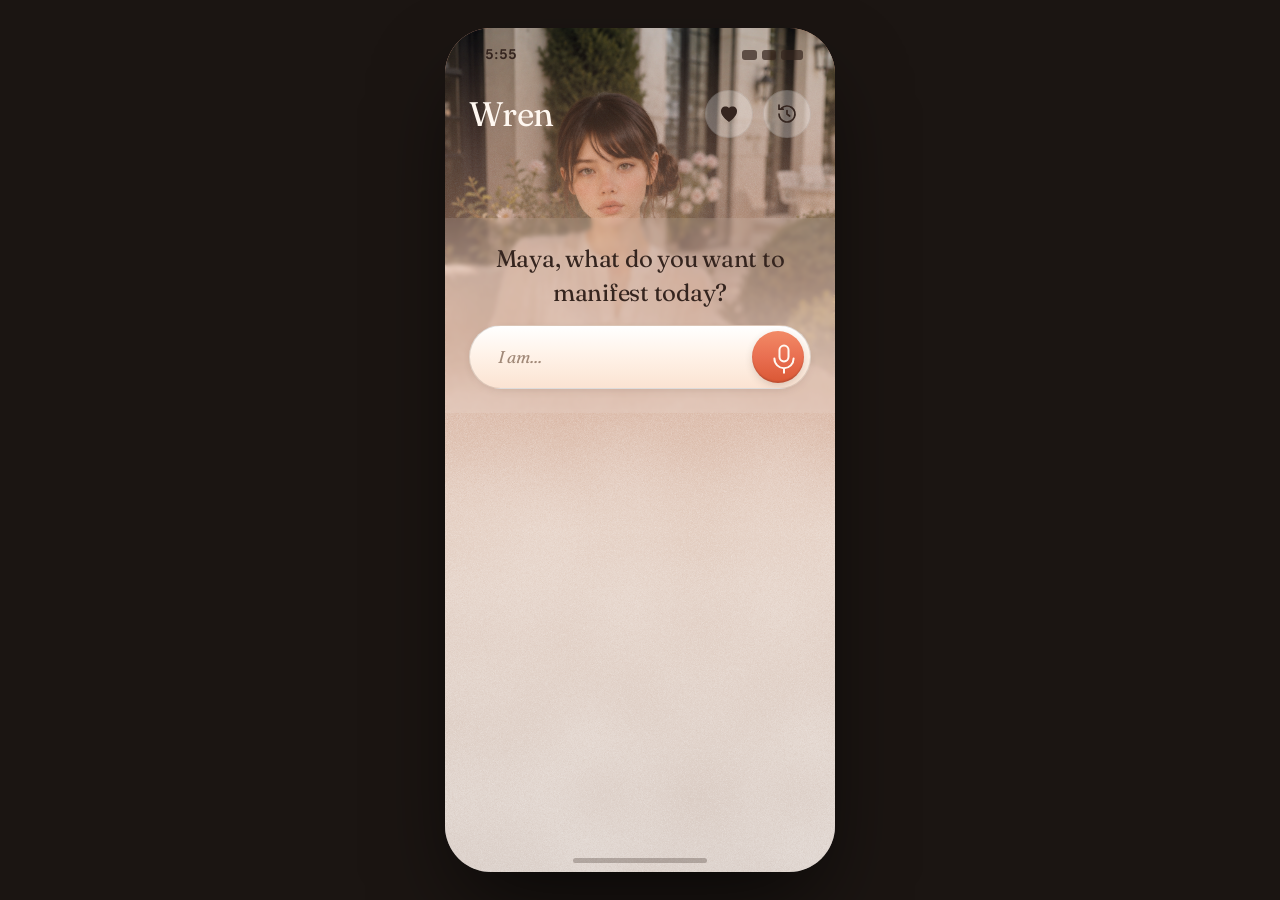
==== product/web/index.html @ 9e57a1cc "核心链路：说一件事 → 三段音频 Figma 主流程 section（Home → Player）九屏 1:1 还原，逐屏对过坐标。  后端（Python 标准库 + 可选 anthropic）： -" ====
<!doctype html>
<html lang="en">
<head>
<meta charset="utf-8">
<meta name="viewport" content="width=device-width, initial-scale=1, viewport-fit=cover, maximum-scale=1, user-scalable=no">
<meta name="apple-mobile-web-app-capable" content="yes">
<meta name="apple-mobile-web-app-status-bar-style" content="black-translucent">
<meta name="theme-color" content="#C28061">
<title>Wren</title>
<link rel="preconnect" href="https://fonts.googleapis.com">
<link rel="preconnect" href="https://fonts.gstatic.com" crossorigin>
<link href="https://fonts.googleapis.com/css2?family=Fraunces:ital,opsz,wght,SOFT,WONK@0,9..144,300..700,0..100,0..1;1,9..144,300..700,0..100,0..1&family=Inclusive+Sans:ital,wght@0,300..700;1,300..700&display=swap" rel="stylesheet">
<link rel="stylesheet" href="styles.css">
<link rel="icon" type="image/svg+xml" href="favicon.svg">
<link rel="apple-touch-icon" href="assets/img/logo-1024.png">
</head>
<body>

<div id="device">
  <div id="phone">
    <div id="surface"></div>
    <div id="grain"></div>
    <div id="stage"></div>

    <div class="statusbar" id="statusbar">
      <span class="time" id="clock">7:42</span>
      <span class="glyphs"><i style="width:15px"></i><i style="width:14px"></i><i style="width:22px"></i></span>
    </div>
    <div class="home-indicator" id="homeindicator"></div>
    <div class="toast" id="toast"></div>
  </div>
</div>

<script src="speech.js"></script>
<script src="offline.js"></script>
<script src="api.js"></script>
<script src="audio.js"></script>
<script src="app.js"></script>
</body>
</html>
---- product/web/styles.css ----
/* ══════════════════════════════════════════════════════
   Quiet Signal —— 直译自 Figma 变量
   数值全部对着 🎨 Foundations 和主流程那 9 屏抄的，别凭手感改。
   ══════════════════════════════════════════════════════ */

:root {
  /* primitive */
  --ink:    #35251F;
  --signal: #E96F51;
  --clay:   #E7A47E;
  --peach:  #F6D2BE;
  --paper:  #FFF8F1;
  --bone:   #F4F0E8;

  /* semantic · 浅底（Home / Speak / Vision Picker / Finish 底层）*/
  --fg-primary:   #35251F;
  --fg-secondary: #6E5546;
  --fg-muted:     #A18978;
  --fg-inverse:   #FFF8F1;
  --accent:       #E96F51;
  --surface-input: rgba(255, 255, 255, .72);
  --surface-frost: rgba(255, 255, 255, .28);
  --border-hairline: rgba(20, 16, 14, .08);

  --serif: "Fraunces", ui-serif, Georgia, serif;
  --sans:  "Inclusive Sans", -apple-system, BlinkMacSystemFont, "Segoe UI", sans-serif;
  --wonk: "SOFT" 0, "WONK" 1;

  /* 两张底 */
  --surface-clay: linear-gradient(180deg, #C28061 0%, #E8D6CB 59.615%, #DFD5CF 100%);
  --surface-morning: linear-gradient(180deg, #FFF8F1 0%, #F6D2BE 56%, #E7A47E 100%);

  /* 按钮用渐变，不带颗粒。颗粒留给底面 —— 反差本身就是层级。*/
  --btn-primary: linear-gradient(180deg, #F28A66 0%, #E96F51 50%, #DA5734 100%);
  --btn-secondary: linear-gradient(180deg, #FFFFFF 0%, #FFF3E9 45%, #FBE3D2 100%);
  --btn-inset: inset 0 -1.5px 1.5px 0 rgba(53, 37, 31, .2);
  --lift-sm: 0 3px 10px -3px rgba(53, 37, 31, .16);
  --lift-md: 0 3px 10px -2px rgba(53, 37, 31, .24);
  --lift-lg: 0 8px 24px 0 rgba(115, 61, 41, .12);

  --ease: cubic-bezier(.22, .61, .36, 1);
}

/* 照片打底的那几屏。这不是夜间模式，是那一屏的材质。 */
.on-photo {
  --fg-primary:   #FFF8F1;
  --fg-secondary: rgba(253, 251, 247, .7);
  --fg-muted:     rgba(253, 251, 247, .45);
  --fg-inverse:   #35251F;
  --surface-frost: rgba(255, 255, 255, .14);
  --border-hairline: rgba(253, 251, 247, .14);
}

* { box-sizing: border-box; -webkit-tap-highlight-color: transparent; }

html, body {
  margin: 0; padding: 0; height: 100%;
  background: #1b1512;
  font-family: var(--sans);
  overscroll-behavior: none;
}

#device {
  min-height: 100dvh;
  display: flex; align-items: center; justify-content: center;
}

#phone {
  position: relative;
  width: 390px; height: 844px;
  border-radius: 46px;
  overflow: hidden;
  color: var(--fg-primary);
  isolation: isolate;
  box-shadow: 0 40px 90px -20px rgba(0, 0, 0, .7);
}

/* 手机上占满屏，不再画机身 */
@media (max-width: 480px), (max-height: 880px) {
  #device { display: block; }
  #phone {
    width: 100vw; height: 100dvh;
    border-radius: 0; box-shadow: none;
  }
}

/* ── 底面 + 颗粒 ──────────────────────────────────
   颗粒是一张中灰 128 基准的无缝图，OVERLAY 混合。
   缩放必须 1:1，缩了噪点会被平均成灰，颗粒整个消失。 */
#surface {
  position: absolute; inset: 0; z-index: 0;
  background: var(--surface-clay);
  transition: background .6s var(--ease);
}
#grain {
  position: absolute; inset: 0; z-index: 1;
  pointer-events: none;
  background: url("assets/img/grain-overlay.png") top left / 512px 512px repeat;
  mix-blend-mode: overlay;
  opacity: .8;
}
#phone[data-surface="morning"] #surface { background: var(--surface-morning); }
#phone[data-surface="dark"] #surface { background: #120E0C; }
#phone[data-surface="dark"] #grain { opacity: 0; }

#stage { position: absolute; inset: 0; z-index: 2; }

/* ── 屏 ──────────────────────────────────────────── */
/* 基态就是「看得见」，入场靠 animation 叠在上面。
   用 transition + .on 的话，动画一旦没跑起来（后台标签页、节流），
   屏就永远停在 opacity 0 —— 那不是掉个动效，那是白屏。 */
.screen {
  position: absolute; inset: 0;
  display: flex; flex-direction: column;
  animation: screen-in .38s var(--ease);
}
@keyframes screen-in {
  from { opacity: 0; transform: translateY(10px); }
  to   { opacity: 1; transform: none; }
}
.screen.leaving {
  opacity: 0;
  pointer-events: none;
  animation: screen-out .4s var(--ease);
}
@keyframes screen-out {
  from { opacity: 1; transform: none; }
  to   { opacity: 0; transform: translateY(-8px); }
}

/* ── 状态栏 / home indicator ────────────────────── */
.statusbar {
  position: absolute; top: 0; left: 0; z-index: 30;
  width: 100%; height: 54px;
  display: flex; align-items: center; justify-content: space-between;
  padding: 0 32px 0 40px;
  pointer-events: none;
}
.statusbar .time {
  font: 600 14px/1 var(--sans);
  color: var(--fg-primary);
}
.statusbar .glyphs { display: flex; align-items: center; gap: 5px; }
.statusbar .glyphs i {
  height: 10px; border-radius: 3px;
  background: var(--fg-primary); opacity: .7;
}
.home-indicator {
  position: absolute; z-index: 30;
  left: 50%; transform: translateX(-50%);
  bottom: 9px; width: 134px; height: 5px;
  border-radius: 3px;
  background: var(--fg-primary); opacity: .28;
  pointer-events: none;
}
.on-photo .home-indicator { opacity: .34; }

/* ── 排版 ────────────────────────────────────────── */
.wordmark {
  margin: 0;
  font: 400 34px/1.2 var(--serif);
  font-variation-settings: var(--wonk);
  letter-spacing: -.68px;
  color: var(--fg-inverse);
}
#phone[data-surface="morning"] .wordmark,
#phone[data-surface="dark"] .wordmark { color: var(--fg-primary); }

.display-xl {
  font: 400 40px/46px var(--serif);
  font-variation-settings: var(--wonk);
  letter-spacing: -.4px;
  margin: 0;
}
.display-lg {
  font: 400 32px/40px var(--serif);
  font-variation-settings: var(--wonk);
  letter-spacing: -.32px;
  margin: 0;
}
.body {
  font: 400 17px/26px var(--sans);
  margin: 0;
}
.caption {
  font: 500 11px/16px var(--sans);
  letter-spacing: 1.54px;
  text-transform: uppercase;
  margin: 0;
}
.label { font: 500 15px/20px var(--sans); margin: 0; }
em, .ital {
  font-style: italic;
  font-variation-settings: var(--wonk);
}

/* ── 控件 ────────────────────────────────────────── */
.btn {
  position: relative;
  display: flex; align-items: center; justify-content: center;
  height: 58px; width: 100%;
  border: 0; border-radius: 999px;
  background: var(--btn-primary);
  box-shadow: var(--btn-inset), var(--lift-md);
  font: 500 16px/20px var(--sans);
  letter-spacing: .16px;
  color: #FFF8F1;
  cursor: pointer;
  transition: transform .16s var(--ease), filter .16s var(--ease);
}
.btn:active { transform: scale(.985); filter: brightness(.97); }

.btn-ghost {
  position: relative;
  display: inline-flex; align-items: center; justify-content: center;
  gap: 10px; height: 44px; padding: 0 22px;
  border: 0; background: none; cursor: pointer;
  font: 500 15px/20px var(--sans);
  letter-spacing: .15px;
  color: var(--fg-primary);
}
.btn-ghost::after {
  content: ""; position: absolute;
  left: 50%; transform: translateX(-50%);
  bottom: 6px; width: 76px; height: 4px;
  background: currentColor; opacity: .55;
  -webkit-mask: url("assets/icon/rule.svg") center / contain no-repeat;
  mask: url("assets/icon/rule.svg") center / contain no-repeat;
}

.chip {
  display: inline-flex; align-items: center; gap: 8px;
  padding: 13px 20px;
  border: 1px solid rgba(53, 37, 31, .16);
  border-radius: 999px;
  background: var(--btn-secondary);
  box-shadow: var(--lift-sm);
  font: 500 15px/18px var(--sans);
  color: var(--fg-primary);
  cursor: pointer;
  text-align: left;
  transition: transform .16s var(--ease);
}
.chip:active { transform: scale(.97); }
.chip.flat {
  background: var(--surface-input);
  border-color: var(--border-hairline);
  box-shadow: none;
}

.frost {
  display: inline-flex; align-items: center; gap: 10px;
  padding: 13px 22px 13px 18px;
  border: 1px solid var(--border-hairline);
  border-radius: 999px;
  background: var(--surface-frost);
  backdrop-filter: blur(14px);
  -webkit-backdrop-filter: blur(14px);
  font: 500 15px/20px var(--sans);
  color: var(--fg-primary);
  cursor: pointer;
}

.icon-btn {
  display: grid; place-items: center;
  border: 0; background: none; padding: 0;
  cursor: pointer;
}
.icon-btn img, .icon-btn svg { display: block; width: 100%; height: 100%; }

/* ══════════════════════════════════════════════════
   01 · Home
   ══════════════════════════════════════════════════ */
.home-hero {
  position: absolute; top: 0; left: 0;
  width: 100%; height: 365px;
  overflow: hidden;
  -webkit-mask: url("assets/img/home-hero-mask.svg") top left / 100% 100% no-repeat;
  mask: url("assets/img/home-hero-mask.svg") top left / 100% 100% no-repeat;
}
/* 原图 1086×1448 是 3:4，宽度铺满时高度自然是 390→520，跟设计稿一致；
   屏幕更宽时整体等比放大，不会在右边留一条缝。 */
.home-hero img {
  position: absolute; top: 0; left: 0;
  width: 100%; height: auto;
  filter: blur(.5px);
}

.home-head {
  position: relative; z-index: 2;
  display: flex; align-items: center; justify-content: space-between;
  padding: 62px 24px 0;
}
.home-actions { display: flex; align-items: center; gap: 10px; }
.home-actions .icon-btn { width: 48px; height: 48px; }

.home-ask {
  position: relative; z-index: 2;
  margin-top: 80px;
  display: flex; flex-direction: column; align-items: center; gap: 16px;
  padding: 24px;
  background: rgba(255, 255, 255, .1);
  backdrop-filter: blur(2px);
  -webkit-backdrop-filter: blur(2px);
}
.home-ask h1 {
  margin: 0; width: 100%;
  font: 400 24px/1.4 var(--serif);
  font-variation-settings: var(--wonk);
  letter-spacing: -.24px;
  text-align: center;
  color: var(--fg-primary);
}

.pill {
  display: flex; align-items: center; gap: 10px;
  width: 100%; height: 64px;
  padding: 0 6px 0 26px;
  border: 1px solid rgba(53, 37, 31, .16);
  border-radius: 999px;
  background: var(--btn-secondary);
  box-shadow: var(--lift-sm);
  overflow: hidden;
}
.pill input {
  flex: 1 0 0; min-width: 0;
  border: 0; background: none; outline: none;
  font: 400 17px/24px var(--serif);
  font-variation-settings: var(--wonk);
  color: var(--fg-primary);
}
.pill input::placeholder {
  font-style: italic;
  color: var(--fg-muted);
}
.pill .round {
  flex: 0 0 auto;
  width: 52px; height: 52px;
  border: 0; border-radius: 999px;
  background: var(--btn-primary);
  box-shadow: var(--btn-inset), var(--lift-md);
  display: grid; place-items: center;
  cursor: pointer;
}
.pill .round img { width: 52px; height: 52px; }

/* 键盘让位：输入框吸到可视区底部 */
.home-fill { flex: 1 1 auto; }

/* ══════════════════════════════════════════════════
   02 · Home speak / 03 · Speak clear / 04 · Speak not clear
   ══════════════════════════════════════════════════ */
.speak {
  position: relative; z-index: 2;
  display: flex; flex-direction: column; align-items: center;
  height: 100%;
  gap: 64px;
}
.speak > .head { width: 100%; padding: 62px 24px 0; }

.transcript { width: 322px; }
.transcript .q, .heard .q, .speaking .q {
  margin: 0;
  font: 400 27px/36px var(--serif);
  font-variation-settings: var(--wonk);
  color: var(--fg-primary);
}
.transcript .q.dim, .heard .q.dim, .speaking .q.dim { opacity: .42; }
/* 在听那一屏也是网格：问题不管折成几行，转写永远落在 114px。 */
.speaking { position: relative; width: 322px; height: 187px; }
.speaking > * { position: absolute; left: 0; margin: 0; }
.speaking .q { top: 0; }
.speaking .live { top: 114px; }

.transcript .live, .speaking .live {
  margin: 0;
  font: 400 23px/33px var(--serif);
  font-variation-settings: var(--wonk);
  color: var(--fg-primary);
  min-height: 33px;
}
.transcript .live .cursor, .speaking .live .cursor {
  display: inline-block;
  width: 2px; height: 26px;
  margin-left: 2px;
  vertical-align: -5px;
  border-radius: 2px;
  background: var(--accent);
  animation: blink 1.1s steps(2, start) infinite;
}
@keyframes blink { 50% { opacity: 0; } }

.transcript .reflect {
  margin: 42px 0 0;
  font: 400 27px/36px var(--serif);
  font-variation-settings: var(--wonk);
  color: var(--fg-primary);
  opacity: .42;
  white-space: pre-line;
}
.offer-chips {
  display: flex; flex-direction: column; align-items: flex-start;
  gap: 10px; margin-top: 42px; width: 322px;
}

.heard {
  position: relative;
  width: 322px; height: 418px;
}
.heard > * { position: absolute; left: 0; margin: 0; }
.heard .q { top: 0; }
.heard .cap { top: 118px; color: var(--fg-secondary); }
.heard .heard-field { top: 146px; }
.heard .heard-hint { top: 332px; }
.heard .again { top: 374px; }

.heard-field {
  position: relative;
  width: 326px; height: 172px;
  padding: 21px;
  border: 1px solid rgba(53, 37, 31, .16);
  border-radius: 26px;
  background: var(--btn-secondary);
  box-shadow: var(--lift-sm);
}
.heard-field textarea {
  width: 100%; height: 130px;
  border: 0; background: none; outline: none; resize: none;
  font: 400 19px/29px var(--serif);
  font-variation-settings: var(--wonk);
  color: var(--fg-primary);
}
.heard-hint {
  margin: 0;
  font: 400 13px/18px var(--sans);
  color: var(--fg-muted);
}

/* 实时波形 —— 条数和尺寸对着 Figma 的 wave / live */
.wave { display: flex; align-items: center; gap: 4px; height: 72px; }
.wave i {
  width: 4px; border-radius: 999px;
  background: var(--accent);
  transition: height .09s linear;
}

.mic-big {
  width: 88px; height: 88px;
  border: 0; border-radius: 999px;
  background: var(--btn-primary);
  box-shadow: var(--btn-inset), var(--lift-md);
  display: grid; place-items: center;
  cursor: pointer;
}
.mic-big .square {
  width: 26px; height: 26px;
  border-radius: 7px;
  background: var(--fg-inverse);
}
.mic-idle { width: 96px; height: 96px; }
.cancel { width: 26px; height: 26px; opacity: .7; }

/* ══════════════════════════════════════════════════
   05 · Generating
   ══════════════════════════════════════════════════ */
.gen-blur {
  position: absolute; inset: 0;
  filter: blur(17px);
  transform: scale(1.06);
  opacity: .9;
}
.gen-scrim {
  position: absolute; inset: 0;
  background: linear-gradient(180deg, rgba(39, 26, 18, .7) 0%, rgba(75, 64, 64, .7) 100%);
}
.gen-bird {
  position: absolute; top: 243px; left: 50%;
  transform: translateX(-50%);
  width: 260px; height: 104px;
  object-fit: contain;
  animation: fly 4.2s var(--ease) infinite;
}
@keyframes fly {
  0%   { transform: translateX(-50%) translate(-14px, 8px) scale(.97); opacity: .85; }
  50%  { transform: translateX(-50%) translate(10px, -10px) scale(1.02); opacity: 1; }
  100% { transform: translateX(-50%) translate(-14px, 8px) scale(.97); opacity: .85; }
}
.gen-title {
  position: absolute; top: 512px; left: 50%;
  transform: translateX(-50%);
  width: 310px; text-align: center;
  color: var(--paper);
}
.gen-sub {
  position: absolute; top: 606px; left: 50%;
  transform: translateX(-50%);
  width: 310px; text-align: center;
  color: rgba(255, 248, 241, .6);
}

/* ══════════════════════════════════════════════════
   06 · Vision Picker
   ══════════════════════════════════════════════════ */
.vp-bird {
  position: absolute; top: 101px; left: 50%;
  transform: translateX(-50%);
  width: 156px; height: 62px;
  object-fit: contain;
}
.vp-title {
  position: absolute; top: 181px; left: 50%;
  transform: translateX(-50%);
  width: 330px; text-align: center;
  font: 400 28px/1.2 var(--serif);
  font-variation-settings: var(--wonk);
  letter-spacing: -.28px;
  color: var(--fg-primary);
  margin: 0;
}

.vp-rail {
  position: absolute; top: 267px; left: 0;
  width: 100%; height: 470px;
  display: flex; align-items: flex-start;
  gap: 21px;
  padding: 0 49px;
  overflow-x: auto;
  scroll-snap-type: x mandatory;
  scrollbar-width: none;
  -webkit-overflow-scrolling: touch;
}
.vp-rail::-webkit-scrollbar { display: none; }

.vision {
  flex: 0 0 292px;
  scroll-snap-align: center;
  height: 456px;
  border: 0; padding: 0; text-align: left;
  border-radius: 31.671px;
  background: var(--surface-input);
  box-shadow: 0 13.573px 33.933px 0 rgba(115, 61, 41, .16);
  overflow: hidden;
  display: flex; flex-direction: column;
  cursor: pointer;
  transform-origin: center;
  transition: transform .32s var(--ease), opacity .32s var(--ease);
}
/* peek 卡在设计稿里是 200×254（active 是 292×456）—— 0.685 的缩放。
   transform-origin 朝着 active 那一侧，两边露出的宽度才跟设计稿对得上。 */
.vision:not(.active) { opacity: .55; transform: scale(.685); }
.vision.peek-left  { transform-origin: right center; }
.vision.peek-right { transform-origin: left center; }

.vision .art {
  position: relative;
  height: 244px; flex: 0 0 244px;
  overflow: hidden;
}
.vision .art img {
  position: absolute; inset: 0;
  width: 100%; height: 100%;
  object-fit: cover;
}
.vision .art .cap {
  position: absolute; top: 18px; left: 20px;
  color: rgba(255, 255, 255, .88);
  text-shadow: 0 1px 6px rgba(20, 14, 11, .5);
  font-size: 12.4px; letter-spacing: 1.74px;
}
.vision .body {
  flex: 1 1 auto;
  display: flex; flex-direction: column; justify-content: space-between;
  gap: 18px; padding: 20px;
}
.vision .body h3 {
  margin: 0;
  font: 400 23.7px/31.7px var(--serif);
  font-variation-settings: var(--wonk);
  color: var(--fg-primary);
}
.vision .play { width: 63px; height: 63px; flex: 0 0 auto; }

.vp-dots {
  position: absolute; top: 762px; left: 50%;
  transform: translateX(-50%);
  display: flex; align-items: center; gap: 8px;
}
.vp-dots i {
  width: 7px; height: 7px; border-radius: 999px;
  background: var(--fg-muted);
  transition: width .28s var(--ease), background .28s var(--ease);
}
.vp-dots i.on { width: 22px; background: var(--fg-primary); }
.vp-hint {
  position: absolute; top: 792px; left: 0; width: 100%;
  text-align: center;
  color: var(--fg-inverse);
}

/* ══════════════════════════════════════════════════
   07 · Story Intro / 08 · Player —— 照片打底
   ══════════════════════════════════════════════════ */
.scene { position: absolute; inset: 0; overflow: hidden; }
.scene .shot {
  position: absolute; top: 0; left: 50%;
  transform: translateX(-50%);
  width: 616px; height: 100%;
  background-size: cover; background-position: center;
  filter: blur(2px);
  animation: drift 26s ease-in-out infinite alternate;
}
@keyframes drift {
  from { transform: translateX(-50%) scale(1.02); }
  to   { transform: translateX(-50%) scale(1.09); }
}
.scene .dim { position: absolute; inset: 0; background: rgba(14, 10, 8, .46); }
.scene.playing .dim { background: rgba(14, 10, 8, .6); }
.scene .top-scrim {
  position: absolute; top: 0; left: 0; width: 100%; height: 260px;
  background: linear-gradient(180deg, rgba(11, 8, 6, .55) 0%, rgba(11, 8, 6, 0) 100%);
}
.scene .bottom-scrim {
  position: absolute; top: 384px; left: 0; width: 100%; height: 460px;
  background: linear-gradient(180deg, rgba(11, 8, 6, 0) 0%, rgba(11, 8, 6, .46) 60%, rgba(11, 8, 6, .8) 100%);
}

.abs { position: absolute; margin: 0; }   /* <p> 的默认 margin 会把绝对定位元素顶偏 */
.intro-line { top: 372px; left: 28px; width: 318px; color: var(--fg-primary); }
.intro-status { top: 726px; left: 28px; width: 300px; color: var(--fg-secondary); }
.intro-track {
  top: 776px; left: 28px; width: 334px; height: 4px;
  border-radius: 999px; background: var(--border-hairline);
  overflow: hidden;
}
.intro-track > i {
  display: block; height: 100%; width: 0;
  border-radius: 999px;
  background: linear-gradient(90deg, #C0674A 0%, #FEF1E5 100%);
  transition: width .5s var(--ease);
}
.intro-pct {
  top: 768px; right: 28px; width: 60px; text-align: right;
  color: var(--fg-secondary);
  font: 500 15px/20px var(--sans);
}

.player-brand {
  top: 71px; left: 50%; transform: translateX(-50%);
  width: 200px; text-align: center;
  font: 400 22px/28px var(--serif); font-style: italic;
  font-variation-settings: var(--wonk);
  color: var(--fg-primary);
  margin: 0;
}
.player-line {
  top: 268px; left: 28px; width: 326px;
  max-height: 184px; overflow: hidden;   /* 最多四行，压不到下面的按钮 */
  color: var(--fg-primary);
  transition: opacity .4s var(--ease);
}
.player-read { top: 486px; left: 28px; }
.player-marquee {
  top: 560px; left: 28px; width: 268px; height: 24px;
  overflow: hidden;
  font: 400 17px/26px var(--serif);
  font-variation-settings: var(--wonk);
  color: var(--fg-muted);
  white-space: nowrap;
}
.player-loop { top: 546px; left: 316px; width: 46px; height: 46px; }
.player-loop.on { filter: drop-shadow(0 0 10px rgba(233, 111, 81, .8)); }

.player-track {
  top: 626px; left: 28px; width: 334px; height: 3px;
  border-radius: 999px; background: var(--border-hairline);
  cursor: pointer;
}
.player-track::before {
  content: ""; position: absolute;
  inset: -14px 0; /* 命中区域比 3px 大得多 */
}
.player-track > i {
  display: block; height: 100%; width: 0;
  border-radius: 999px; background: var(--fg-primary);
  opacity: .8;
}
.player-knob {
  top: 623px; left: 28px; width: 9px; height: 9px;
  border-radius: 999px; background: var(--paper);
  box-shadow: 0 0 0 1px rgba(11, 8, 6, .2);
  pointer-events: none;
}
.player-elapsed { top: 642px; left: 28px; }
.player-remain { top: 642px; right: 28px; width: 60px; text-align: right; }
.player-elapsed, .player-remain {
  font: 400 12px/16px var(--sans);
  color: var(--fg-muted);
}

.transport {
  top: 682px; left: 28px; width: 334px; height: 88px;
  display: flex; align-items: center; justify-content: space-between;
}
.transport .big {
  width: 88px; height: 88px;
  border: 0; border-radius: 999px;
  background: none; padding: 0;
  cursor: pointer;
  filter: drop-shadow(0 6px 22px rgba(11, 8, 6, .35));
}
.transport .big img { display: block; width: 88px; height: 88px; }
.transport .icon-btn.sm { width: 26px; height: 26px; }
.transport .icon-btn.md { width: 30px; height: 30px; }
.transport .icon-btn.on { filter: drop-shadow(0 0 8px rgba(233, 111, 81, .9)); }
.player-share {
  top: 782px; left: 50%; transform: translateX(-50%);
  gap: 9px; padding: 13px 30px 13px 26px;
}

/* 读全文 */
.sheet {
  position: absolute; z-index: 40;
  left: 0; right: 0; bottom: 0;
  max-height: 74%;
  padding: 26px 28px 40px;
  border-radius: 28px 28px 0 0;
  background: rgba(18, 14, 12, .94);
  backdrop-filter: blur(24px);
  -webkit-backdrop-filter: blur(24px);
  color: #FFF8F1;
  overflow-y: auto;
  scrollbar-width: none;
  transform: translateY(102%);
  transition: transform .4s var(--ease);
}
.sheet::-webkit-scrollbar { display: none; }
.sheet.on { transform: none; }
.sheet p {
  margin: 0 0 18px;
  font: 400 19px/30px var(--serif);
  font-variation-settings: var(--wonk);
  opacity: .55;
  transition: opacity .3s var(--ease);
}
.sheet p.now { opacity: 1; }
.scrim {
  position: absolute; inset: 0; z-index: 39;
  background: rgba(11, 8, 6, .5);
  opacity: 0; transition: opacity .4s var(--ease);
}
.scrim.on { opacity: 1; }

/* ══════════════════════════════════════════════════
   09 · Finish
   ══════════════════════════════════════════════════ */
.finish-scrim {
  position: absolute; inset: 0;
  background: linear-gradient(180deg, rgba(20, 14, 11, .26) 0%, rgba(20, 14, 11, .58) 48%, rgba(11, 8, 6, .88) 100%);
}
.finish {
  position: absolute; top: 138px; left: 28px;
  width: 334px;
  display: flex; flex-direction: column; align-items: center;
  gap: 18px; padding-top: 16px;
}
.finish .dots { display: flex; gap: 8px; }
.finish .dots i {
  width: 8px; height: 8px; border-radius: 999px;
  background: rgba(255, 248, 241, .28);
}
.finish .dots i.done { width: 30px; background: var(--peach); }
.finish .kicker { color: var(--fg-muted); opacity: .82; text-align: center; }
.finish h2 { color: var(--paper); text-align: center; }
.finish .sub {
  color: var(--paper); opacity: .68;
  text-align: center; width: 300px;
}

.up-next {
  position: relative;
  width: 300px;
  padding: 20px 20px 18px;
  border: 1px solid var(--border-hairline);
  border-radius: 28px;
  background: var(--surface-frost);
  backdrop-filter: blur(18px);
  -webkit-backdrop-filter: blur(18px);
  box-shadow: inset 0 1px 1px 0 rgba(53, 37, 31, .12);
  text-align: left;
  cursor: pointer;
}
.up-next .caption { color: var(--fg-secondary); margin-bottom: 10px; }
.up-next h3 {
  margin: 0;
  font: 400 20px/27px var(--serif);
  font-variation-settings: var(--wonk);
  color: var(--paper);
}
.countdown {
  width: 300px; height: 3px; margin-top: 12px;
  border-radius: 999px; background: rgba(255, 248, 241, .18);
  overflow: hidden;
}
.countdown > i {
  display: block; height: 100%; width: 100%;
  background: var(--peach);
  transform-origin: left;
}
.finish .actions {
  display: flex; flex-direction: column; align-items: center;
  gap: 5px; width: 100%; margin-top: 50px; padding-top: 14px;
}
.finish .actions .btn { width: 330px; }
.finish .btn-ghost { color: var(--paper); }

/* ── toast ──────────────────────────────────────── */
.toast {
  position: absolute; z-index: 60;
  left: 50%; transform: translate(-50%, 12px);
  bottom: 108px;
  max-width: 300px; padding: 12px 20px;
  border-radius: 999px;
  background: rgba(18, 14, 12, .9);
  color: #FFF8F1;
  font: 500 14px/20px var(--sans);
  text-align: center;
  opacity: 0; pointer-events: none;
  transition: opacity .3s var(--ease), transform .3s var(--ease);
}
.toast.on { opacity: 1; transform: translate(-50%, 0); }

/* 顶部返回 */
.back-28 { top: 62px; left: 26px; width: 28px; height: 28px; z-index: 20; }
.back-46 { top: 62px; left: 26px; width: 46px; height: 46px; z-index: 20; }
.close-46 { top: 62px; left: 318px; width: 46px; height: 46px; z-index: 20; }

@media (prefers-reduced-motion: reduce) {
  * { animation-duration: .01ms !important; animation-iteration-count: 1 !important; }
}
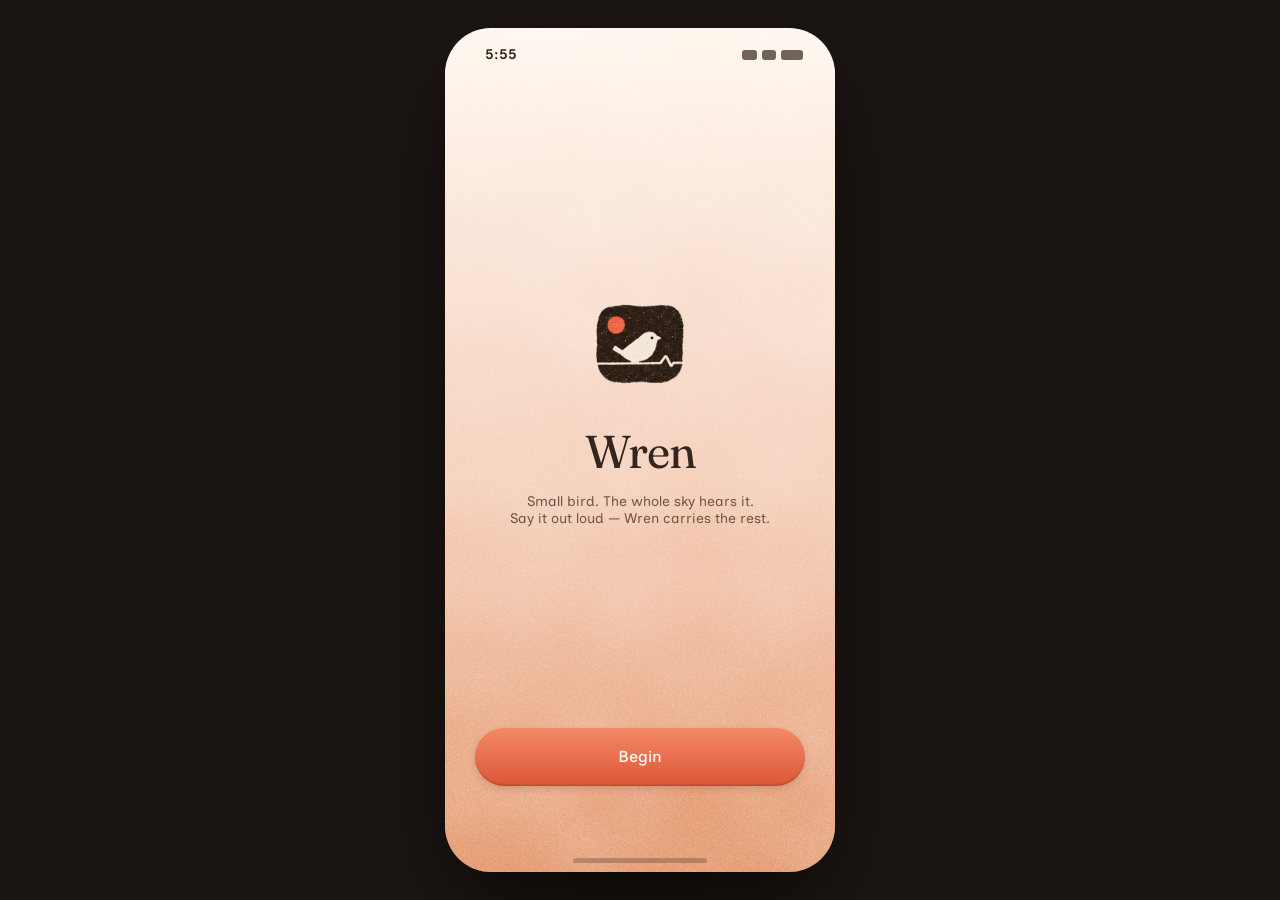
==== commit 47976dc9: "Onboarding + Home 的每日推荐 Onboarding 十屏，照 Figma section 逐屏还原（坐标都量过）。 文档 2026-08-18 已经把 21 屏砍成 6 步问题 + " ====
--- a/product/web/index.html
+++ b/product/web/index.html
@@ -10,7 +10,7 @@
 <link rel="preconnect" href="https://fonts.googleapis.com">
 <link rel="preconnect" href="https://fonts.gstatic.com" crossorigin>
 <link href="https://fonts.googleapis.com/css2?family=Fraunces:ital,opsz,wght,SOFT,WONK@0,9..144,300..700,0..100,0..1;1,9..144,300..700,0..100,0..1&family=Inclusive+Sans:ital,wght@0,300..700;1,300..700&display=swap" rel="stylesheet">
-<link rel="stylesheet" href="styles.css">
+<link rel="stylesheet" href="styles.css?v=20260819i">
 <link rel="icon" type="image/svg+xml" href="favicon.svg">
 <link rel="apple-touch-icon" href="assets/img/logo-1024.png">
 </head>
@@ -31,10 +31,11 @@
   </div>
 </div>
 
-<script src="speech.js"></script>
-<script src="offline.js"></script>
-<script src="api.js"></script>
-<script src="audio.js"></script>
-<script src="app.js"></script>
+<script src="speech.js?v=20260819i"></script>
+<script src="offline.js?v=20260819i"></script>
+<script src="api.js?v=20260819i"></script>
+<script src="audio.js?v=20260819i"></script>
+<script src="onboarding.js?v=20260819i"></script>
+<script src="app.js?v=20260819i"></script>
 </body>
 </html>
--- a/product/web/styles.css
+++ b/product/web/styles.css
@@ -837,3 +837,373 @@
 @media (prefers-reduced-motion: reduce) {
   * { animation-duration: .01ms !important; animation-iteration-count: 1 !important; }
 }
+
+/* ══════════════════════════════════════════════════
+   Home · For you today
+   ══════════════════════════════════════════════════ */
+/* 注意：.home 和 .screen 是同一个元素，.screen 是 flex column ——
+   这里必须显式改回 block，否则卡片会被当成 flex item 压扁。 */
+.home {
+  display: block;
+  height: 100%;
+  overflow-y: auto;
+  overflow-x: hidden;
+  scrollbar-width: none;
+  padding-bottom: 120px;   /* 给 TabBar 让位 */
+}
+.home::-webkit-scrollbar { display: none; }
+
+.home-input { display: flex; flex-direction: column; gap: 8px; width: 100%; }
+
+.home-suggestions {
+  display: flex; flex-wrap: wrap;
+  gap: 9px; padding: 0 24px; width: 100%;
+}
+.suggestion {
+  border: 1px solid rgba(53, 37, 31, .16);
+  border-radius: 999px;
+  background: rgba(255, 255, 255, .34);
+  padding: 8px 16px;
+  filter: drop-shadow(0 3px 5px rgba(53, 37, 31, .16));
+  font: 400 14px/20px var(--serif);
+  font-variation-settings: var(--wonk);
+  color: var(--fg-primary);
+  cursor: pointer;
+  white-space: nowrap;
+  transition: transform .16s var(--ease);
+}
+.suggestion:active { transform: scale(.97); }
+
+.for-you {
+  display: flex; align-items: center; justify-content: space-between;
+  padding: 48px 24px 0;
+}
+.for-you h2 {
+  margin: 0;
+  font: 400 26px/34px var(--serif);
+  font-variation-settings: var(--wonk);
+  color: var(--fg-primary);
+}
+
+.session-rail {
+  display: flex; align-items: flex-start;
+  gap: 14px; padding: 14px 24px 0;
+  overflow-x: auto;
+  scroll-snap-type: x proximity;
+  scroll-padding-left: 24px;   /* 吸附时别把左边距吃掉 */
+  scrollbar-width: none;
+  -webkit-overflow-scrolling: touch;
+}
+.session-rail::-webkit-scrollbar { display: none; }
+
+.session-card {
+  flex: 0 0 246px;
+  scroll-snap-align: start;
+  height: 300px;
+  border: 0; padding: 0; text-align: left;
+  border-radius: 28px;
+  background: var(--surface-input);
+  overflow: hidden;
+  display: flex; flex-direction: column;
+  cursor: pointer;
+  transition: transform .18s var(--ease);
+}
+.session-card:active { transform: scale(.98); }
+.session-card .art {
+  position: relative;
+  height: 222px; flex: 0 0 222px;
+  overflow: hidden;
+}
+.session-card .art img {
+  position: absolute; inset: 0;
+  width: 100%; height: 100%;
+  object-fit: cover;
+}
+.session-card .art .photo { opacity: .6; }
+.session-card .art .mins {
+  position: absolute; top: 15px; left: 16px;
+  color: var(--fg-inverse);
+  text-shadow: 0 1px 6px rgba(20, 14, 11, .45);
+}
+.session-card .body {
+  flex: 1 1 auto;
+  padding: 8px 16px;
+  overflow: hidden;
+}
+.session-card .body h3 {
+  margin: 0;
+  font: 400 20px/27px var(--serif);
+  font-variation-settings: var(--wonk);
+  color: var(--fg-primary);
+  /* body 在设计稿里固定 78px —— 两行是硬上限，长标题截断而不是撑破卡片 */
+  display: -webkit-box;
+  -webkit-line-clamp: 2;
+  -webkit-box-orient: vertical;
+  overflow: hidden;
+}
+
+/* 还没拿到今天那三段时的占位 */
+.session-card.skeleton { pointer-events: none; }
+.session-card.skeleton .art,
+.session-card.skeleton .body {
+  background: linear-gradient(100deg, rgba(255,255,255,.18) 30%, rgba(255,255,255,.5) 50%, rgba(255,255,255,.18) 70%);
+  background-size: 220% 100%;
+  animation: shimmer 1.6s linear infinite;
+}
+.session-card.skeleton .body { height: 78px; margin: 8px 16px; border-radius: 8px; }
+@keyframes shimmer { to { background-position: -220% 0; } }
+
+.tabbar {
+  position: absolute; z-index: 20;
+  left: 50%; transform: translateX(-50%);
+  top: 752px;
+  width: 326px; height: 68px;
+  display: flex; align-items: center; justify-content: space-between;
+  padding: 0 34px;
+  border: 1px solid var(--border-hairline);
+  border-radius: 999px;
+  background: var(--surface-input);
+  backdrop-filter: blur(2px);
+  -webkit-backdrop-filter: blur(2px);
+  box-shadow: 0 10px 28px -4px rgba(77, 41, 26, .18);
+}
+.tabbar .tab { width: 24px; height: 24px; opacity: .45; }
+.tabbar .tab.on { opacity: 1; }
+
+/* ══════════════════════════════════════════════════
+   Onboarding
+   ══════════════════════════════════════════════════ */
+/* 别在这里写 position —— .screen 已经是 absolute inset:0，
+   同权重后写的会把它覆盖掉，整屏就掉到下一页去了。 */
+.ob {
+  height: 100%;
+  display: flex; flex-direction: column;
+}
+.ob-top { position: absolute; top: 0; left: 0; width: 100%; height: 100px; }
+.ob-back { position: absolute; top: 62px; left: 28px; width: 26px; height: 26px; }
+.ob-track {
+  position: absolute; top: 73px; left: 66px;
+  width: 296px; height: 4px;
+  border-radius: 999px;
+  background: var(--fg-primary);
+  opacity: .22;
+}
+.ob-track > i {
+  display: block; height: 100%;
+  border-radius: 999px;
+  background: var(--fg-primary);
+  transition: width .45s var(--ease);
+}
+
+.ob-q {
+  margin: 182px 0 0 32px;
+  width: 322px;
+  font: 400 27px/36px var(--serif);
+  font-variation-settings: var(--wonk);
+  color: var(--fg-primary);
+}
+.ob-q.dim { opacity: .42; }
+.ob-note {
+  margin: 14px 0 0 32px;
+  width: 322px;
+  font: 400 15px/22px var(--sans);
+  color: var(--fg-muted);
+}
+.ob-note.above-pill { margin: 0 0 10px; width: auto; }
+
+/* 输入胶囊贴在键盘上方 —— 真键盘弹出时 dvh 会自己收 */
+.ob-foot {
+  margin-top: auto;
+  padding: 0 24px 44px;
+  display: flex; flex-direction: column;
+}
+
+.ob-mirror {
+  margin: 300px 0 0 32px;
+  width: 322px;
+  font: 400 26px/38px var(--serif);
+  font-variation-settings: var(--wonk);
+  color: var(--fg-primary);
+}
+.ob-cta {
+  position: absolute;
+  left: 30px; width: 330px; top: 700px;
+}
+
+/* Welcome */
+.ob-logo {
+  position: absolute; top: 266px; left: 50%;
+  transform: translateX(-50%);
+  width: 100px; height: 100px;
+}
+.ob-brand {
+  position: absolute; top: 396px; left: 0;
+  margin: 0; width: 100%;
+  text-align: center;
+  font: 400 46px/1.2 var(--serif);
+  font-variation-settings: var(--wonk);
+  letter-spacing: -.92px;
+  color: var(--fg-primary);
+}
+.ob-tagline {
+  position: absolute; top: 466px; left: 50%;
+  transform: translateX(-50%);
+  width: 320px; text-align: center;
+  font: 400 14px/1.2 var(--sans);
+  color: var(--fg-secondary);
+}
+
+/* 重要的人 */
+.ob-people {
+  position: absolute; top: 360px; left: 30px;
+  width: 330px;
+  display: flex; flex-direction: column; gap: 10px;
+}
+.person-card {
+  display: flex; align-items: center; gap: 12px;
+  padding: 14px 16px 14px 18px;
+  border: 1px solid var(--border-hairline);
+  border-radius: 20px;
+  background: var(--surface-input);
+}
+.person-card .copy { flex: 1 1 0; min-width: 0; }
+.person-card .who {
+  margin: 0 0 3px;
+  font: 400 18px/24px var(--serif);
+  font-variation-settings: var(--wonk);
+  color: var(--fg-primary);
+}
+.person-card .note {
+  margin: 0;
+  font: 400 14px/19px var(--sans);
+  color: var(--fg-muted);
+}
+.person-card .remove { width: 22px; height: 22px; flex: 0 0 auto; }
+
+.add-person {
+  display: flex; align-items: center; justify-content: center; gap: 10px;
+  width: 100%; padding: 17px 0;
+  border: 1px dashed rgba(53, 37, 31, .16);
+  border-radius: 20px;
+  background: var(--btn-secondary);
+  box-shadow: var(--lift-sm);
+  font: 500 15px/20px var(--sans);
+  color: var(--fg-secondary);
+  cursor: pointer;
+}
+.add-person img { width: 18px; height: 18px; }
+
+/* Add Person 弹层 —— 整套 onboarding 里最值钱的一块 */
+.ob-sheet {
+  position: absolute; z-index: 40;
+  left: 0; bottom: 0;
+  width: 100%; padding: 12px 30px 40px;
+  border-radius: 30px 30px 0 0;
+  background: #FEFDFB;
+  transform: translateY(102%);
+  transition: transform .4s var(--ease);
+}
+.ob-sheet.on { transform: none; }
+.ob-sheet .grabber {
+  width: 38px; height: 4px; margin: 0 auto;
+  border-radius: 999px; background: #14100E; opacity: .22;
+}
+.ob-sheet .sheet-title {
+  margin: 22px 0 0;
+  text-align: center;
+  font: 400 22px/28px var(--serif);
+  font-variation-settings: var(--wonk);
+  color: #14100E;
+}
+.ob-sheet .sheet-close {
+  position: absolute; top: 36px; right: 26px;
+  width: 24px; height: 24px;
+}
+.ob-sheet .field {
+  margin-top: 18px;
+  border-radius: 16px;
+  background: #F5F3F0;
+  padding: 16px 20px;
+}
+.ob-sheet .field.tall { min-height: 82px; }
+.ob-sheet .field input,
+.ob-sheet .field textarea {
+  width: 100%; border: 0; background: none; outline: none; resize: none;
+  font: 400 16px/22px var(--sans);
+  color: #14100E;
+}
+.ob-sheet .sheet-add { margin-top: 22px; height: 56px; }
+
+/* 梦想那一问 */
+.ob-mic-block {
+  margin-top: auto;
+  padding-bottom: 96px;
+  display: flex; flex-direction: column; align-items: center; gap: 20px;
+}
+/* 梦想那一屏的间距是设计稿量出来的，不是等距：
+   波形 470 · 麦克风 542 · Tap and talk 652 · Type 690 */
+.ob-dream-block {
+  position: absolute; top: 470px; left: 0;
+  width: 100%;
+  display: flex; flex-direction: column; align-items: center;
+}
+.ob-dream-block .ob-mic { margin-top: 45px; }
+.ob-dream-block .label { margin: 14px 0 0; }
+.ob-dream-block .ob-type { margin-top: 18px; }
+.wave-strip { display: flex; align-items: flex-end; gap: 3px; height: 27px; }
+.wave-strip i {
+  width: 3px; border-radius: 2px;
+  background: var(--fg-primary); opacity: .38;
+}
+.ob-mic { width: 96px; height: 96px; }
+.ob-type {
+  border: 0; background: none; cursor: pointer;
+  font: 500 14px/18px var(--sans);
+  color: var(--fg-muted);
+}
+.ob-timer {
+  margin: 0;
+  font: 400 22px/28px var(--serif);
+  font-variation-settings: var(--wonk);
+  color: var(--fg-secondary);
+  text-align: center;
+}
+.ob-live { position: absolute; top: 300px; left: 34px; height: auto; }
+.ob-heard { position: absolute; top: 296px; left: 32px; height: 418px; }
+.ob-heard .cap { top: 0; }
+.ob-heard .heard-field { top: 28px; }
+.ob-heard .heard-hint { top: 214px; }
+.ob-heard .again { top: 256px; }
+
+/* 承诺 */
+.ob-promise-q {
+  margin: 96px 0 0 32px;
+  width: 322px;
+  font: 400 25px/37px var(--serif);
+  font-variation-settings: var(--wonk);
+  color: var(--fg-primary);
+}
+.ob-portrait {
+  position: absolute; top: 209px; left: 22px;
+  width: 345px; height: 345px;
+  border-radius: 130.5px;
+  overflow: hidden;
+  background: rgba(255, 255, 255, .3);
+}
+.ob-portrait img { width: 100%; height: 100%; object-fit: cover; }
+.ob-portrait-note {
+  position: absolute; top: 585px; left: 50%;
+  transform: translateX(-50%);
+  margin: 0; width: 260px; text-align: center;
+  font: 400 13px/18px var(--sans);
+  color: var(--fg-secondary);
+}
+.ob .ob-cta.promise { top: 730px; }
+
+/* 就地口述的浮层 */
+.dictate {
+  position: absolute; z-index: 41;
+  left: 32px; right: 32px; bottom: 170px;
+  display: flex; flex-direction: column; align-items: center;
+}
+.center { text-align: center; }
